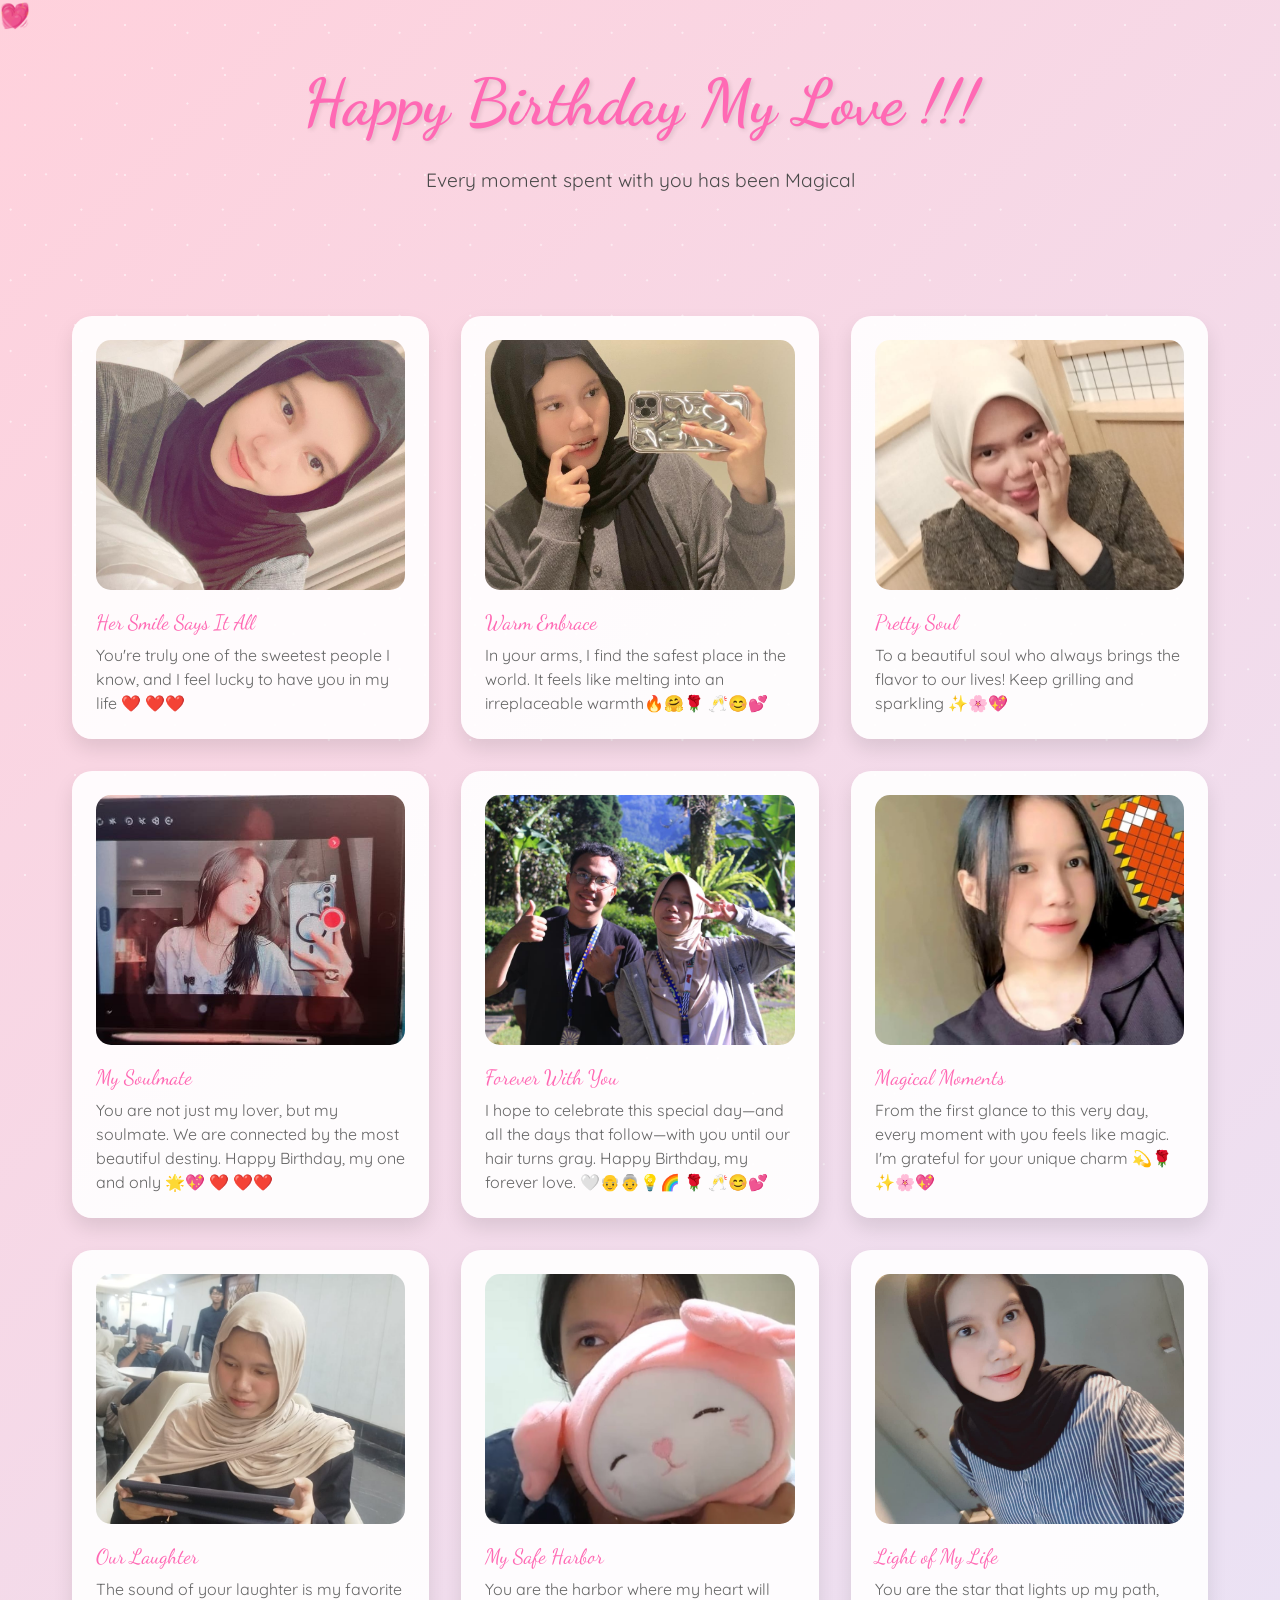
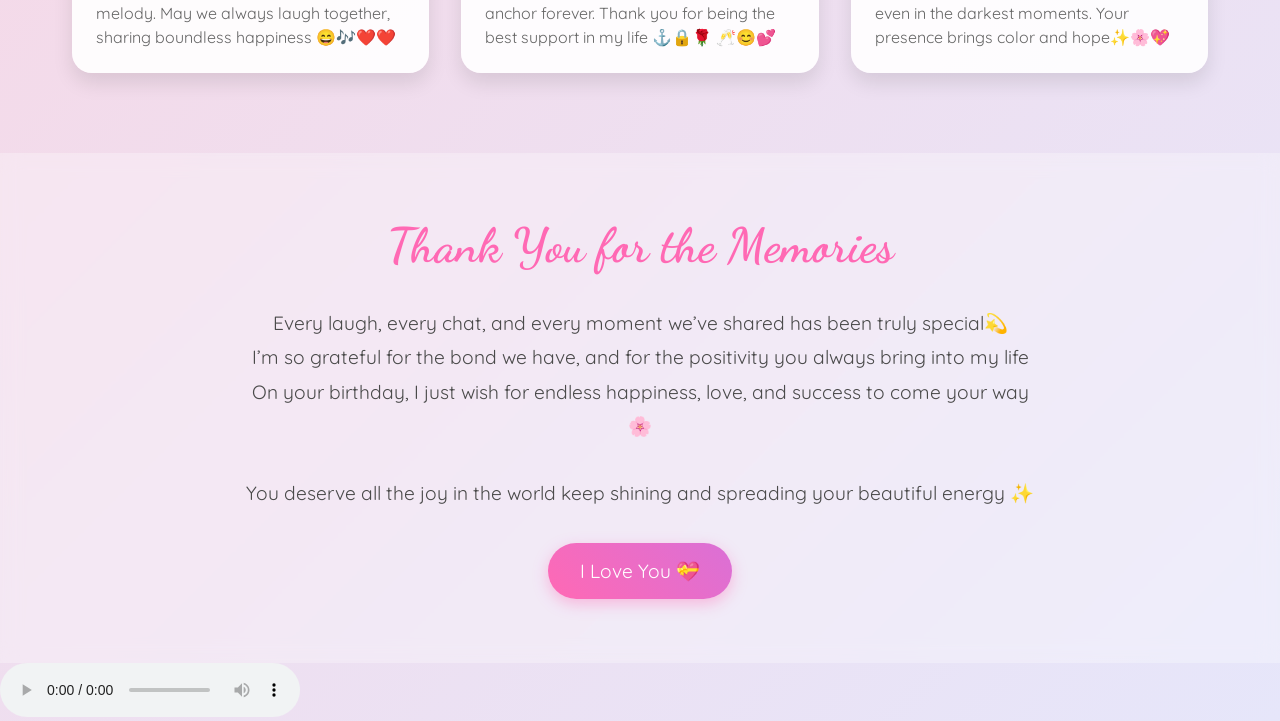
==== last.html @ b33bd1b9 "Add files via upload" ====
<!DOCTYPE html>
<html lang="en">

<head>
    <meta charset="UTF-8">
    <meta name="viewport" content="width=device-width, initial-scale=1.0">
    <title>Our Beautiful Memories ✨</title>
    <style>
        @import url('https://fonts.googleapis.com/css2?family=Dancing+Script:wght@700&family=Quicksand:wght@300;400;500;600&display=swap');

        * {
            margin: 0;
            padding: 0;
            box-sizing: border-box;
        }

        body {
            min-height: 100vh;
            background: linear-gradient(135deg,
                    #ffd1dc 0%,
                    #e6e6fa 25%,
                    #ffefd5 50%,
                    #e6e6fa 75%,
                    #ffd1dc 100%);
            background-size: 400% 400%;
            animation: gradientFlow 15s ease infinite;
            font-family: 'Quicksand', sans-serif;
            overflow-x: hidden;
            color: #4a4a4a;
        }

        @keyframes gradientFlow {
            0% {
                background-position: 0% 50%;
            }

            50% {
                background-position: 100% 50%;
            }

            100% {
                background-position: 0% 50%;
            }
        }

        /* Enhanced Sparkle Effect */
        .magic-sparkles {
            position: fixed;
            top: 0;
            left: 0;
            width: 100%;
            height: 100%;
            pointer-events: none;
            z-index: 1;
        }

        .sparkle {
            position: absolute;
            width: 6px;
            height: 6px;
            border-radius: 50%;
            background-color: white;
            animation: twinkle var(--duration, 4s) ease-in-out infinite;
            opacity: 0;
        }

        @keyframes twinkle {

            0%,
            100% {
                opacity: 0;
                transform: scale(0.5);
            }

            50% {
                opacity: 0.8;
                transform: scale(1);
            }
        }

        /* Generate 50 sparkles with different positions and animations */
        .magic-sparkles::before,
        .magic-sparkles::after {
            content: '';
            position: absolute;
            width: 100%;
            height: 100%;
            background-image: radial-gradient(circle, white 1px, transparent 1px);
            background-size: 50px 50px;
            animation: sparkleLayer 8s linear infinite;
            opacity: 0.5;
        }

        .magic-sparkles::after {
            animation-delay: -4s;
            transform: rotate(45deg);
        }

        @keyframes sparkleLayer {
            0% {
                transform: translateY(0);
            }

            100% {
                transform: translateY(-50px);
            }
        }

        /* Floating Hearts */
        .floating-hearts {
            position: fixed;
            width: 100%;
            height: 100%;
            pointer-events: none;
            z-index: 2;
        }

        .heart {
            position: absolute;
            font-size: 1.5rem;
            color: rgba(255, 105, 180, 0.6);
            animation: floatHeart var(--float-duration, 6s) ease-in-out infinite;
            animation-delay: var(--delay, 0s);
        }

        @keyframes floatHeart {
            0% {
                transform: translate(0, 100vh) rotate(0deg);
            }

            100% {
                transform: translate(var(--translate-x, 0), -100vh) rotate(360deg);
            }
        }

        /* Welcome Section */
        .welcome {
            text-align: center;
            padding: 4rem 2rem;
            position: relative;
            z-index: 3;
        }

        .welcome h1 {
            font-family: 'Dancing Script', cursive;
            font-size: 4rem;
            color: #ff69b4;
            text-shadow: 2px 2px 4px rgba(0, 0, 0, 0.1);
            animation: fadeInScale 2s ease;
        }

        .welcome p {
            font-size: 1.2rem;
            max-width: 600px;
            margin: 1.5rem auto;
            line-height: 1.6;
            animation: fadeIn 2s ease 0.5s both;
        }

        /* Enhanced Memory Cards */
        .memory-container {
            max-width: 1200px;
            margin: 0 auto;
            padding: 2rem;
            display: grid;
            grid-template-columns: repeat(auto-fit, minmax(300px, 1fr));
            gap: 2rem;
            z-index: 3;
            position: relative;
        }

        .memory-card {
            background: rgba(255, 255, 255, 0.9);
            border-radius: 20px;
            padding: 1.5rem;
            box-shadow: 0 10px 20px rgba(0, 0, 0, 0.1);
            transition: all 0.5s cubic-bezier(0.4, 0, 0.2, 1);
            position: relative;
            overflow: hidden;
        }

        .memory-card:hover {
            transform: translateY(-10px) scale(1.02);
            box-shadow: 0 15px 30px rgba(0, 0, 0, 0.15);
        }

        .memory-card::before {
            content: '';
            position: absolute;
            top: 0;
            left: 0;
            width: 100%;
            height: 100%;
            background: linear-gradient(45deg, transparent, rgba(255, 255, 255, 0.4), transparent);
            transform: translateX(-100%);
            transition: 0.5s;
        }

        .memory-card:hover::before {
            transform: translateX(100%);
        }

        .memory-img {
            width: 100%;
            height: 250px;
            object-fit: cover;
            border-radius: 15px;
            margin-bottom: 1rem;
            transition: transform 0.5s ease;
        }

        .memory-card:hover .memory-img {
            transform: scale(1.05);
        }

        .memory-date {
            font-family: 'Dancing Script', cursive;
            color: #ff69b4;
            font-size: 1.3rem;
            margin-bottom: 0.5rem;
        }

        .memory-caption {
            font-size: 1rem;
            line-height: 1.5;
            color: #666;
        }

        /* Final Message Section */
        .final-message {
            text-align: center;
            padding: 4rem 2rem;
            background: rgba(255, 255, 255, 0.3);
            backdrop-filter: blur(10px);
            margin-top: 3rem;
            position: relative;
            z-index: 3;
        }

        .final-message h2 {
            font-family: 'Dancing Script', cursive;
            font-size: 3rem;
            color: #ff69b4;
            margin-bottom: 2rem;
            animation: heartbeat 2s infinite;
        }

        @keyframes heartbeat {

            0%,
            100% {
                transform: scale(1);
            }

            50% {
                transform: scale(1.1);
            }
        }

        .final-message p {
            font-size: 1.2rem;
            max-width: 800px;
            margin: 0 auto 2rem;
            line-height: 1.8;
        }

        .goodbye-btn {
            display: inline-block;
            padding: 1rem 2rem;
            font-size: 1.2rem;
            background: linear-gradient(45deg, #ff69b4, #da70d6);
            color: white;
            border: none;
            border-radius: 50px;
            cursor: pointer;
            text-decoration: none;
            transition: all 0.3s ease;
            box-shadow: 0 5px 15px rgba(255, 105, 180, 0.4);
            animation: float 3s infinite ease-in-out;
        }

        .goodbye-btn:hover {
            transform: translateY(-5px);
            box-shadow: 0 8px 20px rgba(255, 105, 180, 0.6);
        }

        @keyframes float {

            0%,
            100% {
                transform: translateY(0);
            }

            50% {
                transform: translateY(-10px);
            }
        }

        /* Animations */
        @keyframes fadeInScale {
            0% {
                opacity: 0;
                transform: scale(0.8);
            }

            100% {
                opacity: 1;
                transform: scale(1);
            }
        }

        @keyframes fadeIn {
            0% {
                opacity: 0;
            }

            100% {
                opacity: 1;
            }
        }

        /* Generate Hearts */
        .js-generate-hearts {
            position: fixed;
            width: 100%;
            height: 100%;
            pointer-events: none;
            z-index: 2;
        }

        /* Custom Scrollbar */
        ::-webkit-scrollbar {
            width: 12px;
        }

        ::-webkit-scrollbar-track {
            background: rgba(255, 255, 255, 0.4);
        }

        ::-webkit-scrollbar-thumb {
            background: linear-gradient(45deg, #ff69b4, #da70d6);
            border-radius: 6px;
        }

        /* Responsive Design */
        @media (max-width: 768px) {
            .welcome h1 {
                font-size: 3rem;
            }

            .memory-container {
                grid-template-columns: 1fr;
            }

            .final-message h2 {
                font-size: 2.5rem;
            }
        }
    </style>
</head>

<body>
    <div class="magic-sparkles"></div>
    <div class="floating-hearts">
        <!-- Hearts will be generated via CSS -->
        <div class="heart" style="--float-duration: 6s; --delay: 0s; --translate-x: 20px;">💝</div>
        <div class="heart" style="--float-duration: 8s; --delay: 1s; --translate-x: -30px;">💖</div>
        <div class="heart" style="--float-duration: 7s; --delay: 2s; --translate-x: 40px;">💗</div>
        <div class="heart" style="--float-duration: 9s; --delay: 3s; --translate-x: -20px;">💓</div>
        <div class="heart" style="--float-duration: 5s; --delay: 4s; --translate-x: 30px;">💕</div>
    </div>

    <section class="welcome">
        <h1>Happy Birthday My Love !!!</h1>
        <p>Every moment spent with you has been Magical</p>
    </section>

    <div class="memory-container">
        <div class="memory-card">
            <img src="1.jpg" alt="First Date" class="memory-img">
            <div class="memory-date">Her Smile Says It All</div>
            <div class="memory-caption">You're truly one of the sweetest people I know, and I feel lucky to have you in my life ❤️ ❤️❤️</div>
        </div>
        <div class="memory-card">
            <img src="2.jpg" alt="Beach Day" class="memory-img">
            <div class="memory-date">Warm Embrace</div>
            <div class="memory-caption">In your arms, I find the safest place in the world. It feels like melting into an irreplaceable warmth🔥🤗🌹 🥂😊💕</div>
        </div>
        <div class="memory-card">
            <img src="3.jpg" alt="Movie Night" class="memory-img">
            <div class="memory-date">Pretty Soul</div>
            <div class="memory-caption">To a beautiful soul who always brings the flavor to our lives! Keep grilling and sparkling ✨🌸💖</div>
        </div>
        <div class="memory-card">
            <img src="4.jpg" alt="First Date" class="memory-img">
            <div class="memory-date">My Soulmate</div>
            <div class="memory-caption">You are not just my lover, but my soulmate. We are connected by the most beautiful destiny. Happy Birthday, my one and only 🌟💖 ❤️ ❤️❤️</div>
        </div>
        <div class="memory-card">
            <img src="5.jpg" alt="Beach Day" class="memory-img">
            <div class="memory-date">Forever With You</div>
            <div class="memory-caption">I hope to celebrate this special day—and all the days that follow—with you until our hair turns gray. Happy Birthday, my forever love. 🤍👴👵💡🌈 🌹 🥂😊💕</div>
        </div>
        <div class="memory-card">
            <img src="6.jpg" alt="Movie Night" class="memory-img">
            <div class="memory-date">Magical Moments</div>
            <div class="memory-caption">From the first glance to this very day, every moment with you feels like magic. I'm grateful for your unique charm 💫🌹 ✨🌸💖</div>
        </div>
                <div class="memory-card">
            <img src="7.jpg" alt="First Date" class="memory-img">
            <div class="memory-date">Our Laughter</div>
            <div class="memory-caption">The sound of your laughter is my favorite melody. May we always laugh together, sharing boundless happiness 😄🎶❤️❤️</div>
        </div>
        <div class="memory-card">
            <img src="8.jpg" alt="Beach Day" class="memory-img">
            <div class="memory-date">My Safe Harbor</div>
            <div class="memory-caption">You are the harbor where my heart will anchor forever. Thank you for being the best support in my life ⚓🔒🌹 🥂😊💕</div>
        </div>
        <div class="memory-card">
            <img src="9.jpg" alt="Movie Night" class="memory-img">
            <div class="memory-date">Light of My Life</div>
            <div class="memory-caption">You are the star that lights up my path, even in the darkest moments. Your presence brings color and hope✨🌸💖</div>
        </div>
    </div>

    <section class="final-message">
        <h2>Thank You for the Memories</h2>
        <p>Every laugh, every chat, and every moment we’ve shared has been truly special💫<br>
            I’m so grateful for the bond we have, and for the positivity you always bring into my life<br>
            On your birthday, I just wish for endless happiness, love, and success to come your way🌸</p>
        <p>You deserve all the joy in the world keep shining and spreading your beautiful energy ✨</p>
        <a href="#" class="goodbye-btn">I Love You 💝</a>
    </section>
</body>
<audio controls autoplay loop>
  <source src="you.mp3" type="audio/mpeg">
</audio>

</html>
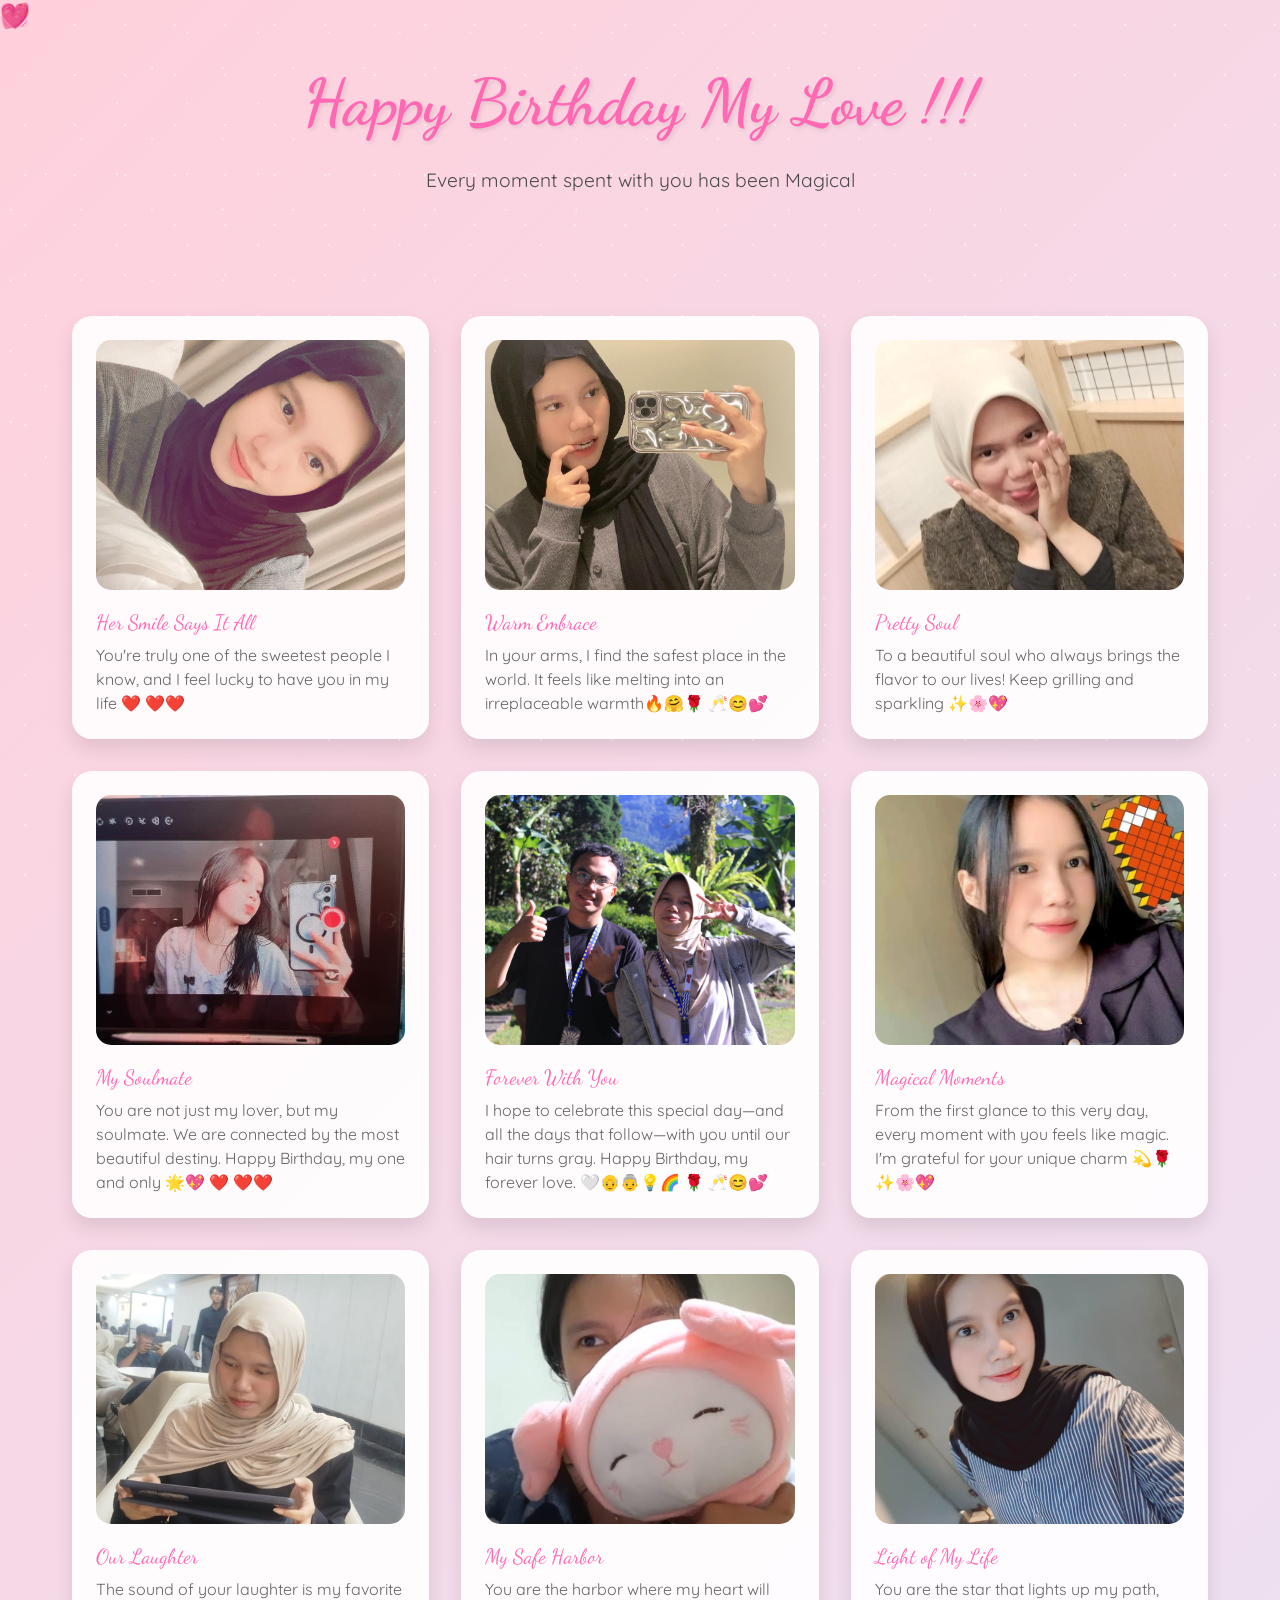
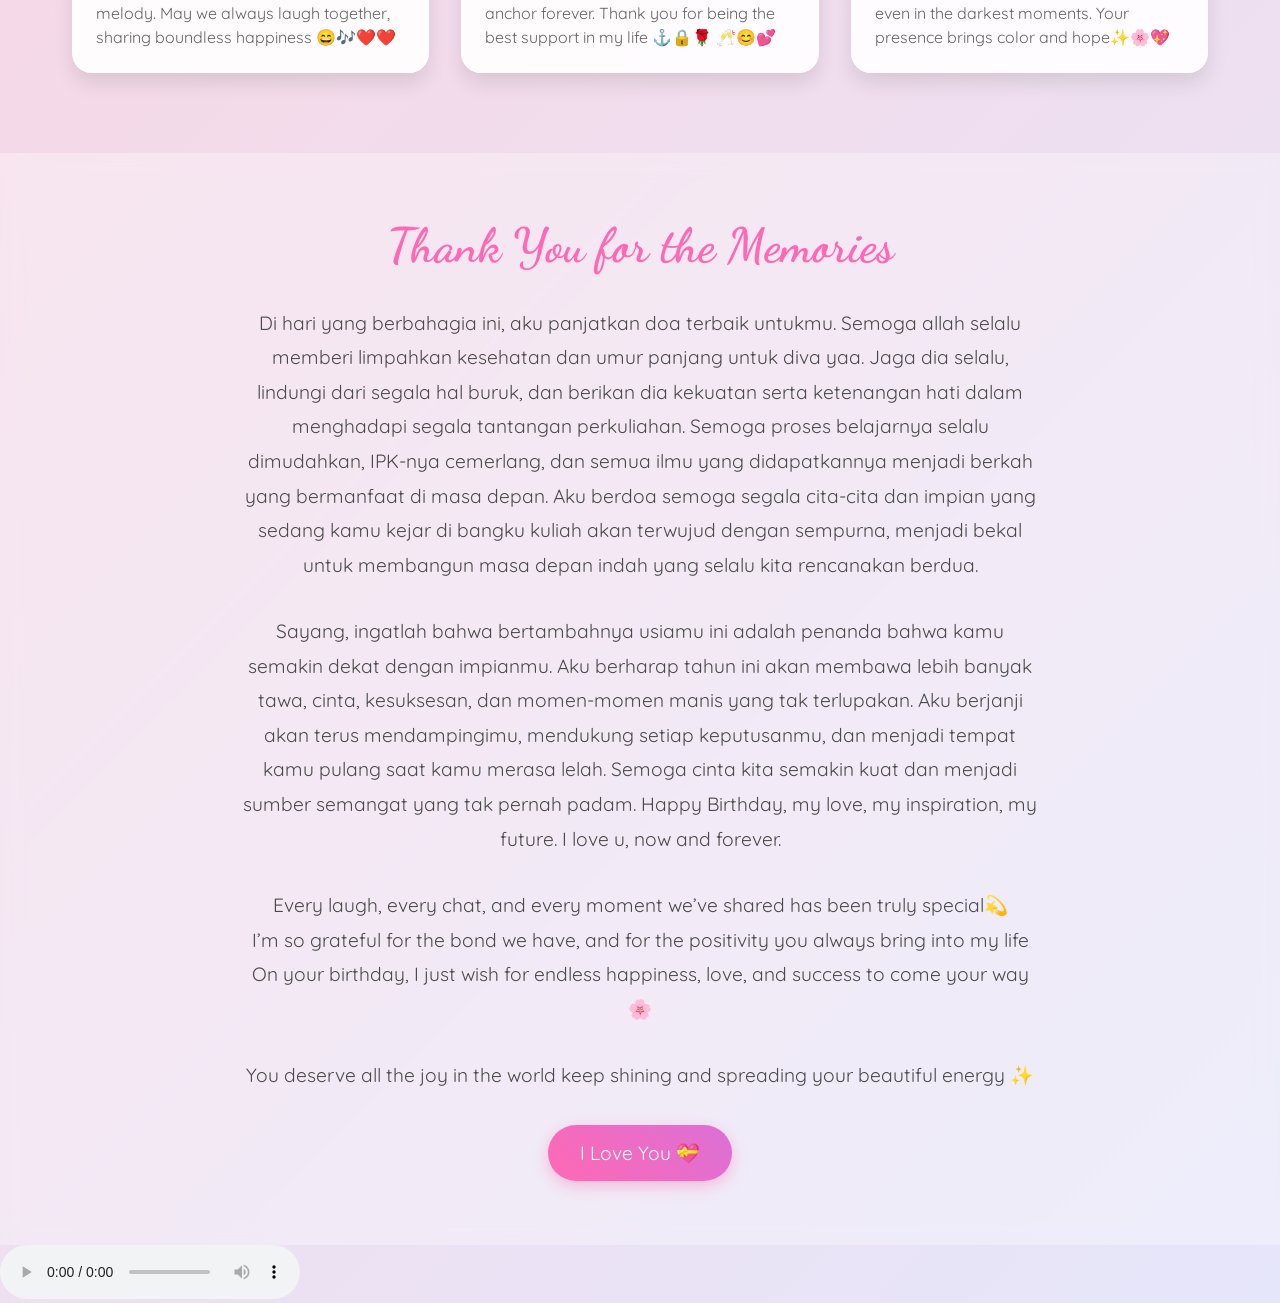
==== commit b7b062f5: "Update last.html" ====
--- a/last.html
+++ b/last.html
@@ -425,6 +425,8 @@
 
     <section class="final-message">
         <h2>Thank You for the Memories</h2>
+        <p>Di hari yang berbahagia ini, aku panjatkan doa terbaik untukmu. Semoga allah selalu memberi limpahkan kesehatan dan umur panjang untuk diva yaa. Jaga dia selalu, lindungi dari segala hal buruk, dan berikan dia kekuatan serta ketenangan hati dalam menghadapi segala tantangan perkuliahan. Semoga proses belajarnya selalu dimudahkan, IPK-nya cemerlang, dan semua ilmu yang didapatkannya menjadi berkah yang bermanfaat di masa depan. Aku berdoa semoga segala cita-cita dan impian yang sedang kamu kejar di bangku kuliah akan terwujud dengan sempurna, menjadi bekal untuk membangun masa depan indah yang selalu kita rencanakan berdua.</p>
+        <p>Sayang, ingatlah bahwa bertambahnya usiamu ini adalah penanda bahwa kamu semakin dekat dengan impianmu. Aku berharap tahun ini akan membawa lebih banyak tawa, cinta, kesuksesan, dan momen-momen manis yang tak terlupakan. Aku berjanji akan terus mendampingimu, mendukung setiap keputusanmu, dan menjadi tempat kamu pulang saat kamu merasa lelah. Semoga cinta kita semakin kuat dan menjadi sumber semangat yang tak pernah padam. Happy Birthday, my love, my inspiration, my future. I love u, now and forever. </p>
         <p>Every laugh, every chat, and every moment we’ve shared has been truly special💫<br>
             I’m so grateful for the bond we have, and for the positivity you always bring into my life<br>
             On your birthday, I just wish for endless happiness, love, and success to come your way🌸</p>
@@ -436,4 +438,4 @@
   <source src="you.mp3" type="audio/mpeg">
 </audio>
 
-</html>+</html>
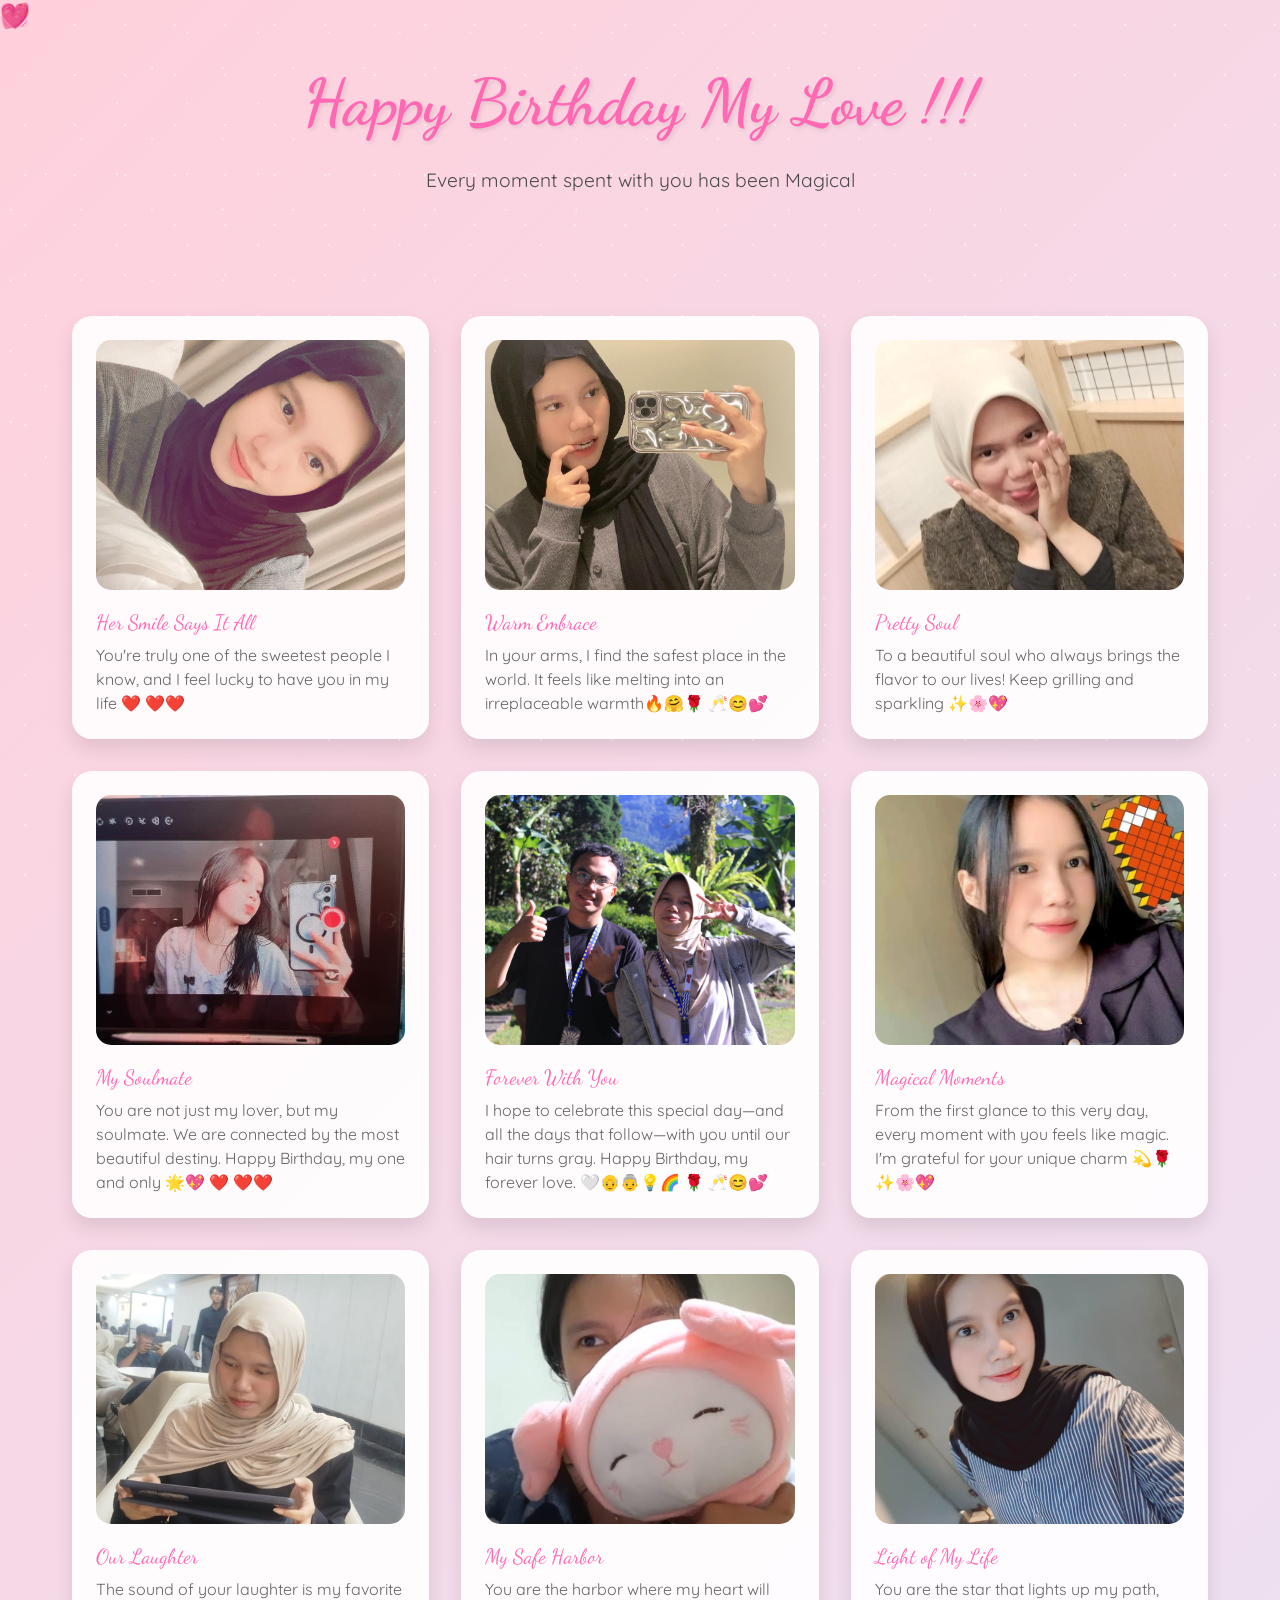
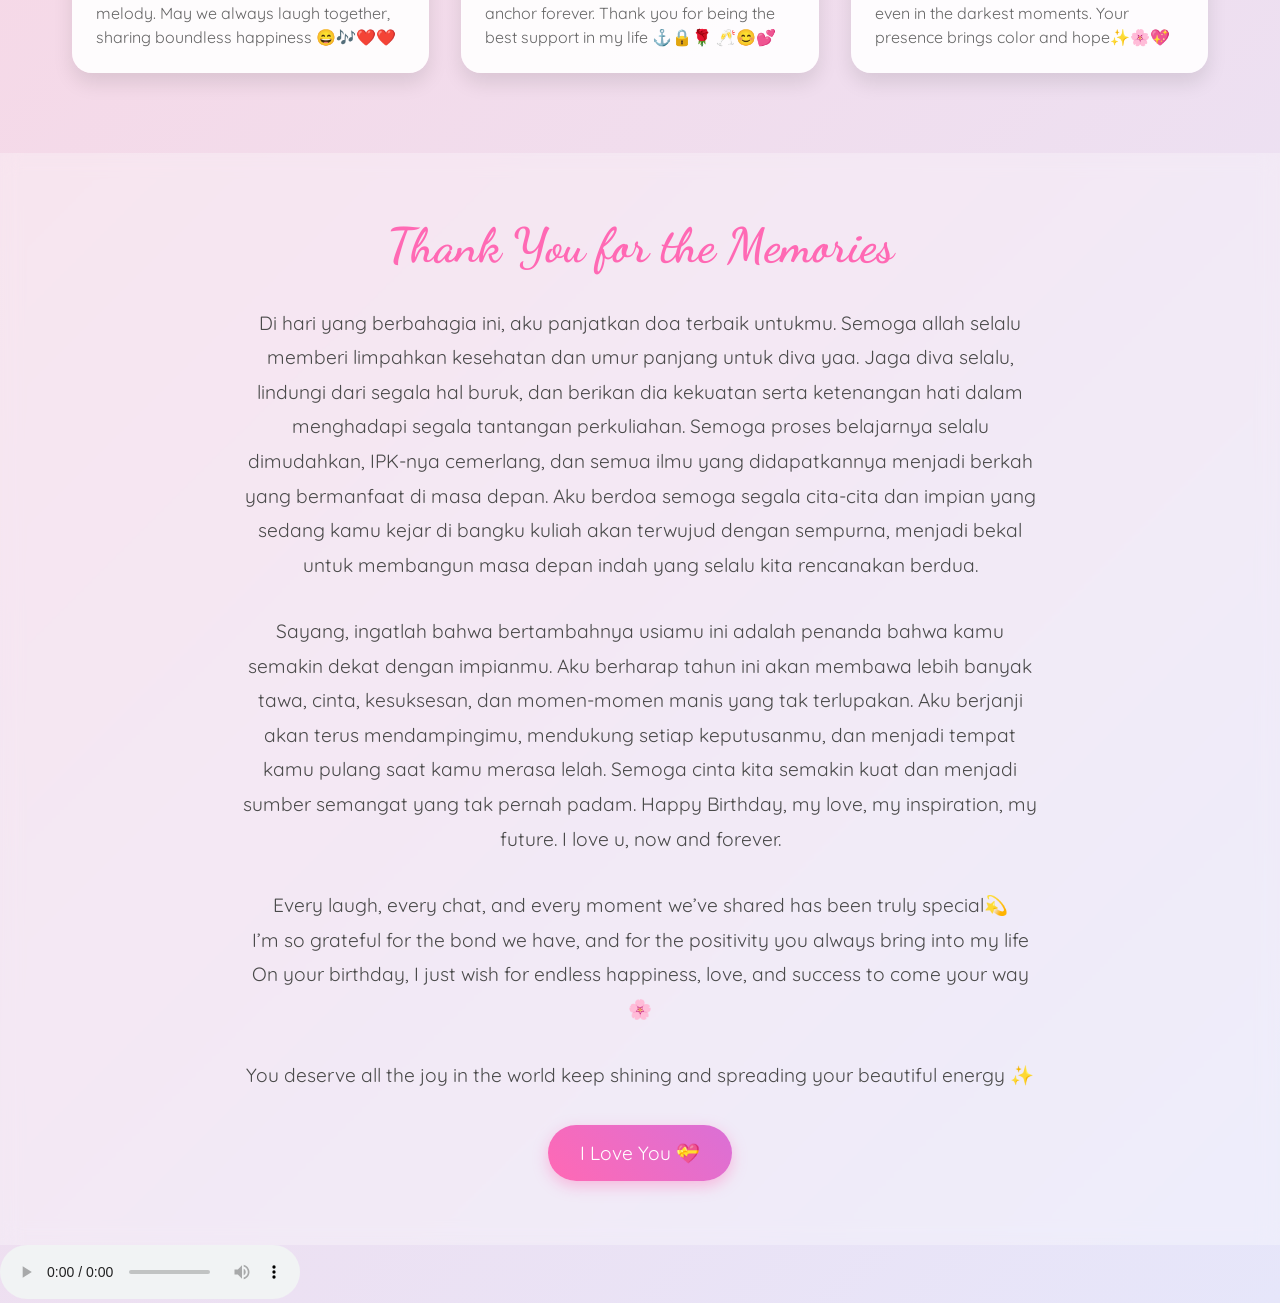
==== commit db8252ae: "Update last.html" ====
--- a/last.html
+++ b/last.html
@@ -425,7 +425,7 @@
 
     <section class="final-message">
         <h2>Thank You for the Memories</h2>
-        <p>Di hari yang berbahagia ini, aku panjatkan doa terbaik untukmu. Semoga allah selalu memberi limpahkan kesehatan dan umur panjang untuk diva yaa. Jaga dia selalu, lindungi dari segala hal buruk, dan berikan dia kekuatan serta ketenangan hati dalam menghadapi segala tantangan perkuliahan. Semoga proses belajarnya selalu dimudahkan, IPK-nya cemerlang, dan semua ilmu yang didapatkannya menjadi berkah yang bermanfaat di masa depan. Aku berdoa semoga segala cita-cita dan impian yang sedang kamu kejar di bangku kuliah akan terwujud dengan sempurna, menjadi bekal untuk membangun masa depan indah yang selalu kita rencanakan berdua.</p>
+        <p>Di hari yang berbahagia ini, aku panjatkan doa terbaik untukmu. Semoga allah selalu memberi limpahkan kesehatan dan umur panjang untuk diva yaa. Jaga diva selalu, lindungi dari segala hal buruk, dan berikan dia kekuatan serta ketenangan hati dalam menghadapi segala tantangan perkuliahan. Semoga proses belajarnya selalu dimudahkan, IPK-nya cemerlang, dan semua ilmu yang didapatkannya menjadi berkah yang bermanfaat di masa depan. Aku berdoa semoga segala cita-cita dan impian yang sedang kamu kejar di bangku kuliah akan terwujud dengan sempurna, menjadi bekal untuk membangun masa depan indah yang selalu kita rencanakan berdua.</p>
         <p>Sayang, ingatlah bahwa bertambahnya usiamu ini adalah penanda bahwa kamu semakin dekat dengan impianmu. Aku berharap tahun ini akan membawa lebih banyak tawa, cinta, kesuksesan, dan momen-momen manis yang tak terlupakan. Aku berjanji akan terus mendampingimu, mendukung setiap keputusanmu, dan menjadi tempat kamu pulang saat kamu merasa lelah. Semoga cinta kita semakin kuat dan menjadi sumber semangat yang tak pernah padam. Happy Birthday, my love, my inspiration, my future. I love u, now and forever. </p>
         <p>Every laugh, every chat, and every moment we’ve shared has been truly special💫<br>
             I’m so grateful for the bond we have, and for the positivity you always bring into my life<br>
